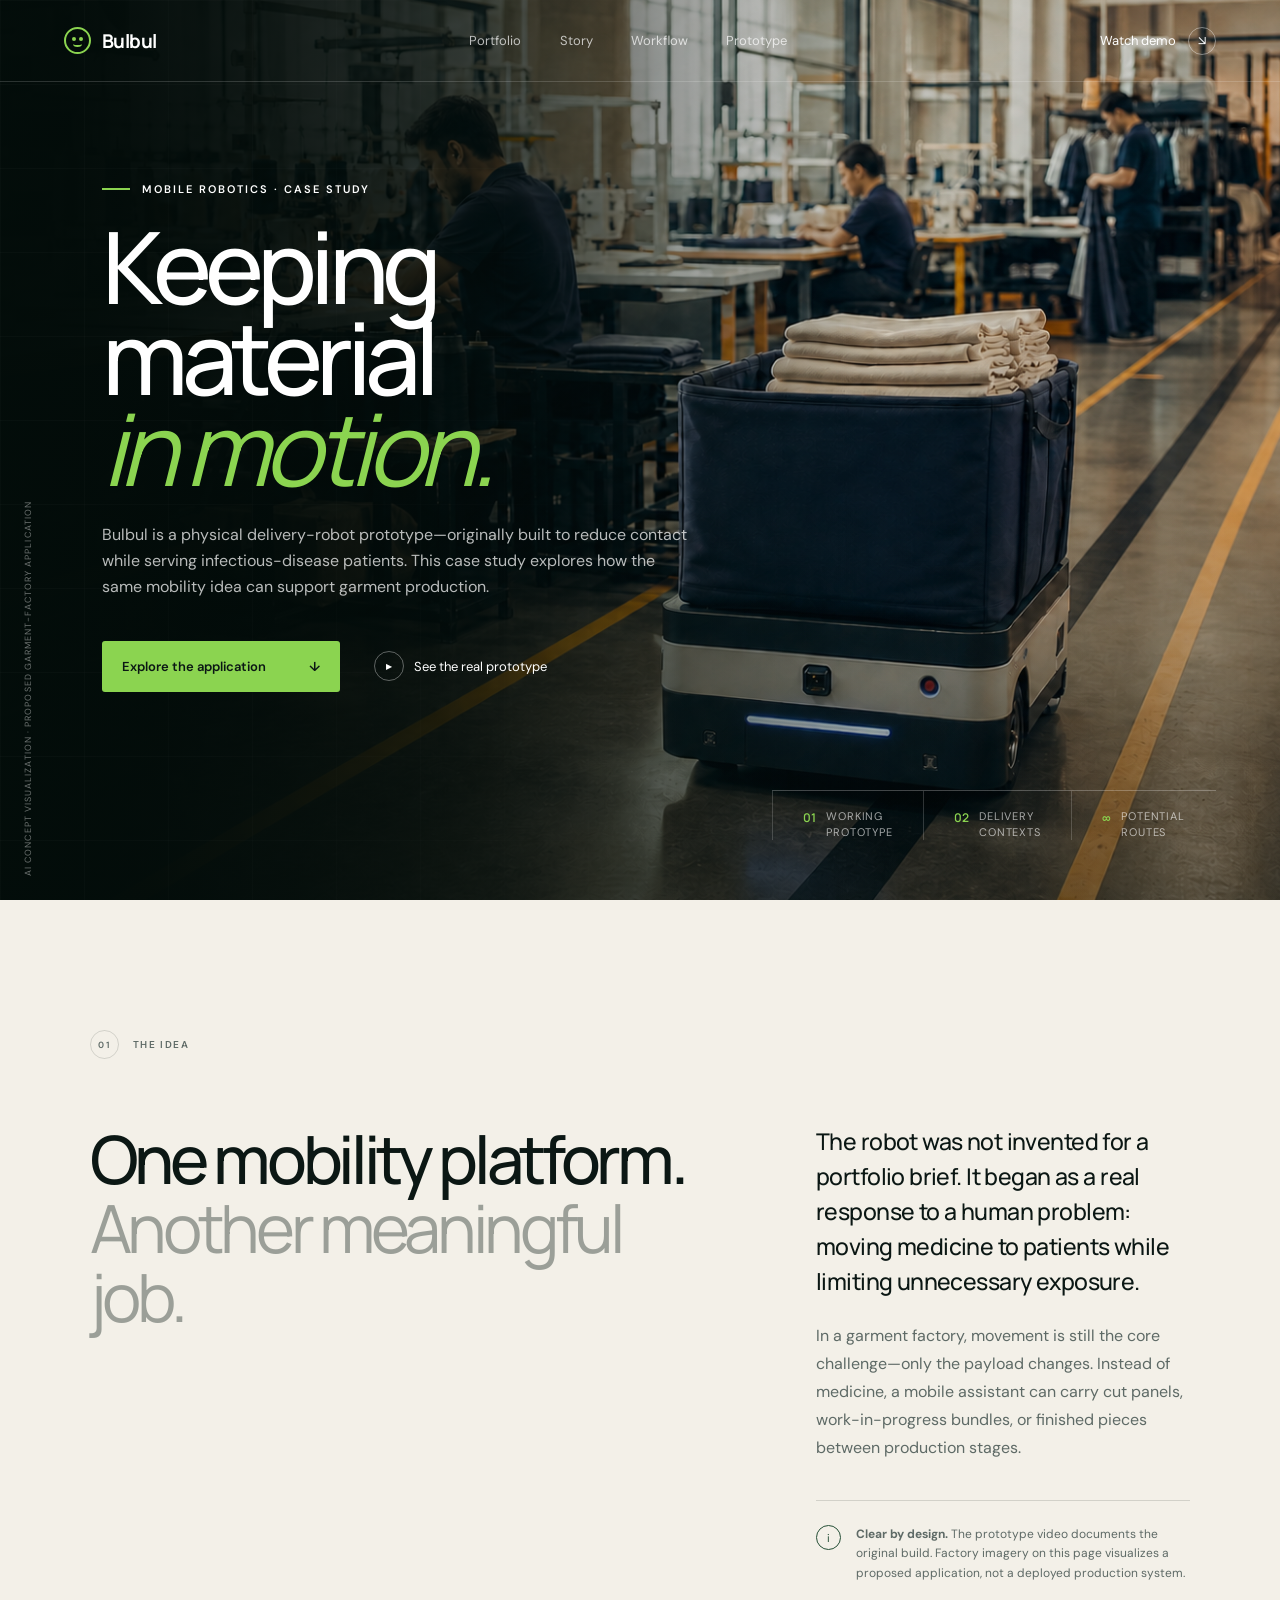
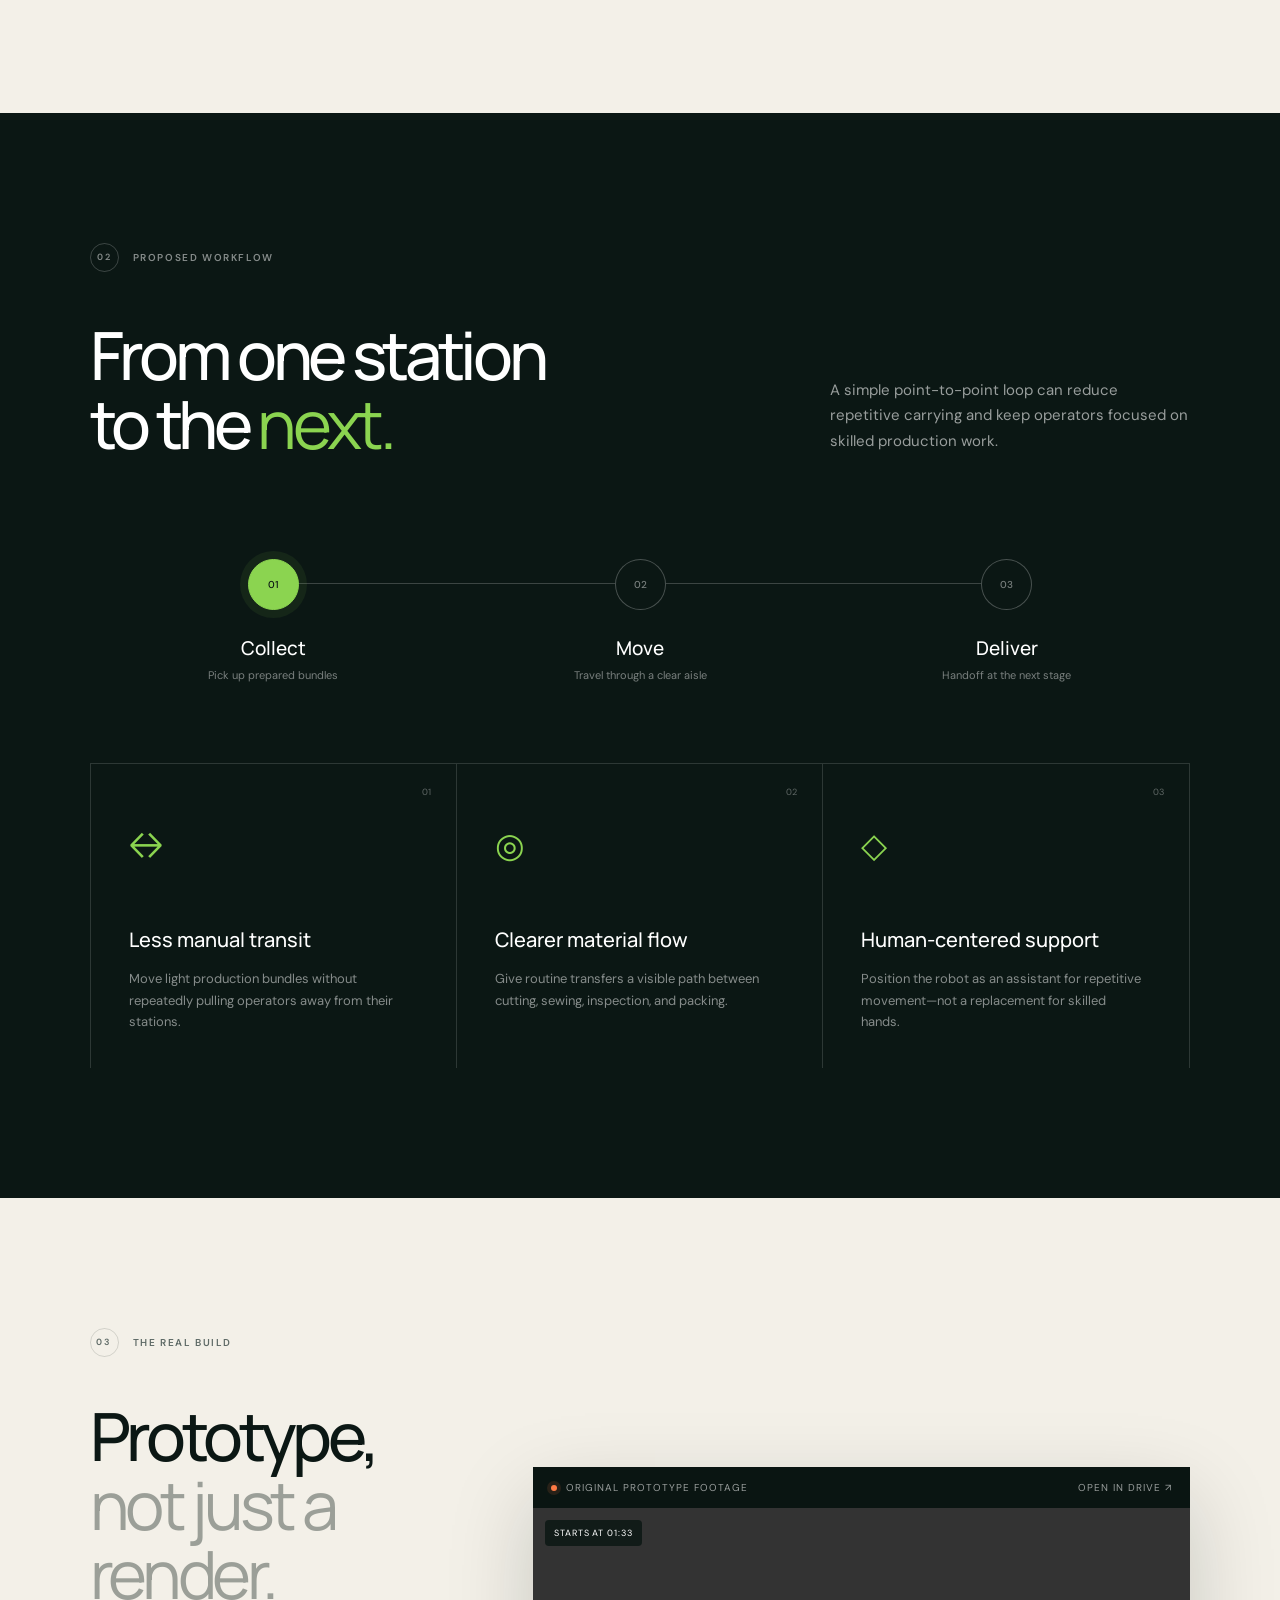
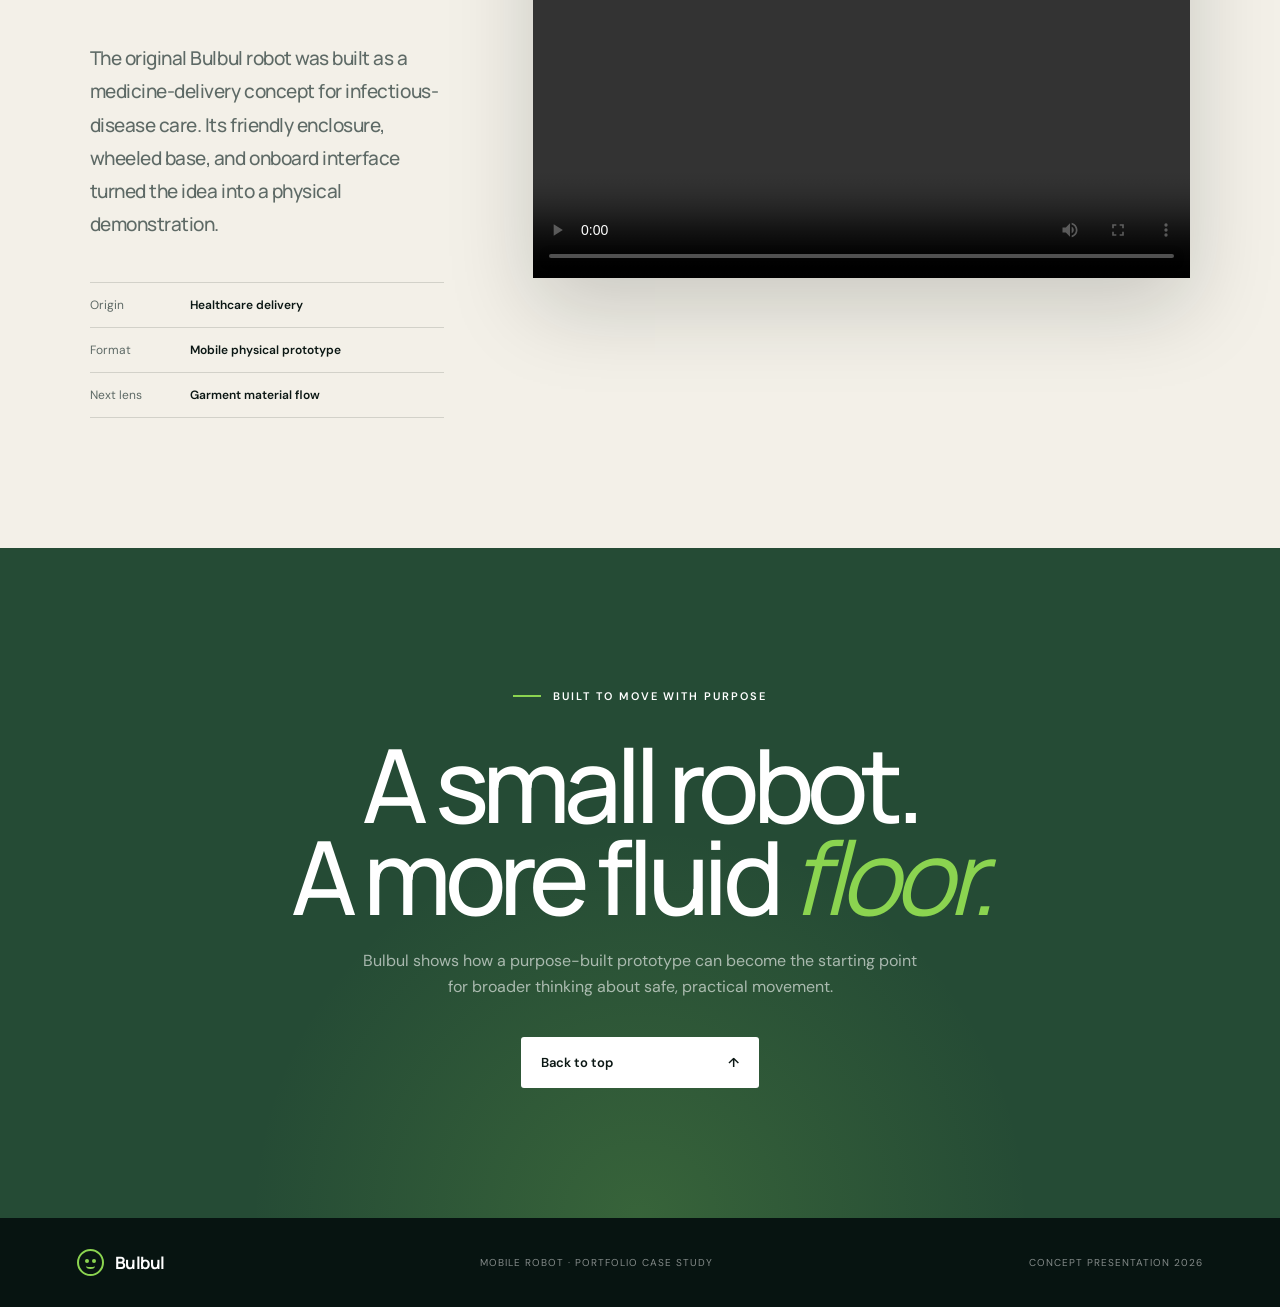
==== Jade Textile/Portfolio/projects/bulbul/index.html @ 2a1f5af2 "Add files via upload" ====
<!doctype html>
<html lang="en">
  <head>
    <meta charset="UTF-8" />
    <meta name="viewport" content="width=device-width, initial-scale=1.0" />
    <meta name="description" content="Bulbul is a working mobile robot prototype, reimagined as a material-flow assistant for garment production." />
    <meta name="theme-color" content="#071411" />
    <title>Bulbul — Mobile Robot Case Study</title>
    <link rel="icon" href="assets/favicon.svg" type="image/svg+xml" />
    <link rel="preconnect" href="https://fonts.googleapis.com" />
    <link rel="preconnect" href="https://fonts.gstatic.com" crossorigin />
    <link href="https://fonts.googleapis.com/css2?family=DM+Sans:wght@400;500;600&family=Manrope:wght@400;500;600;700&display=swap" rel="stylesheet" />
    <link rel="stylesheet" href="styles.css" />
  </head>
  <body>
    <a class="skip-link" href="#main">Skip to content</a>

    <header class="site-header" data-header>
      <a class="brand" href="#top" aria-label="Bulbul home">
        <span class="brand-mark" aria-hidden="true">
          <span></span><span></span>
        </span>
        <span>Bulbul</span>
      </a>
      <nav aria-label="Main navigation">
        <a href="../../index.html">Portfolio</a>
        <a href="#story">Story</a>
        <a href="#workflow">Workflow</a>
        <a href="#prototype">Prototype</a>
      </nav>
      <a class="header-cta" href="#prototype">Watch demo <span aria-hidden="true">↘</span></a>
    </header>

    <main id="main">
      <section class="hero" id="top" aria-labelledby="hero-title">
        <img class="hero-media" src="assets/garment-factory-concept-v3.png" alt="Concept visualization of a compact mobile robot following a black guide line while male workers make garments inside a factory" />
        <div class="hero-shade"></div>
        <div class="hero-grid" aria-hidden="true"></div>
        <div class="hero-content reveal">
          <p class="eyebrow"><span></span> Mobile robotics · Case study</p>
          <h1 id="hero-title">Keeping material<br /><em>in motion.</em></h1>
          <p class="hero-copy">Bulbul is a physical delivery-robot prototype—originally built to reduce contact while serving infectious-disease patients. This case study explores how the same mobility idea can support garment production.</p>
          <div class="hero-actions">
            <a class="button button-primary" href="#workflow">Explore the application <span aria-hidden="true">↓</span></a>
            <a class="text-link" href="#prototype"><span class="play">▶</span> See the real prototype</a>
          </div>
        </div>
        <div class="hero-meta reveal" aria-label="Project summary">
          <div><span>01</span><p>Working<br />prototype</p></div>
          <div><span>02</span><p>Delivery<br />contexts</p></div>
          <div><span>∞</span><p>Potential<br />routes</p></div>
        </div>
        <p class="concept-label">AI concept visualization · Proposed garment-factory application</p>
      </section>

      <section class="story section" id="story" aria-labelledby="story-title">
        <div class="section-kicker reveal"><span>01</span> The idea</div>
        <div class="story-layout">
          <h2 class="display-title reveal" id="story-title">One mobility platform.<br /><span>Another meaningful job.</span></h2>
          <div class="story-copy reveal">
            <p class="lead">The robot was not invented for a portfolio brief. It began as a real response to a human problem: moving medicine to patients while limiting unnecessary exposure.</p>
            <p>In a garment factory, movement is still the core challenge—only the payload changes. Instead of medicine, a mobile assistant can carry cut panels, work-in-progress bundles, or finished pieces between production stages.</p>
            <aside class="truth-note">
              <span class="truth-icon">i</span>
              <p><strong>Clear by design.</strong> The prototype video documents the original build. Factory imagery on this page visualizes a proposed application, not a deployed production system.</p>
            </aside>
          </div>
        </div>
      </section>

      <section class="workflow section" id="workflow" aria-labelledby="workflow-title">
        <div class="workflow-heading">
          <div>
            <div class="section-kicker light reveal"><span>02</span> Proposed workflow</div>
            <h2 class="display-title light reveal" id="workflow-title">From one station<br />to the <span>next.</span></h2>
          </div>
          <p class="workflow-intro reveal">A simple point-to-point loop can reduce repetitive carrying and keep operators focused on skilled production work.</p>
        </div>

        <div class="route-card reveal" data-route>
          <div class="route-track" aria-hidden="true"><span class="route-progress"></span></div>
          <button class="station is-active" data-station="0" type="button">
            <span class="station-dot"><b>01</b></span>
            <span class="station-text"><strong>Collect</strong><small>Pick up prepared bundles</small></span>
          </button>
          <button class="station" data-station="1" type="button">
            <span class="station-dot"><b>02</b></span>
            <span class="station-text"><strong>Move</strong><small>Travel through a clear aisle</small></span>
          </button>
          <button class="station" data-station="2" type="button">
            <span class="station-dot"><b>03</b></span>
            <span class="station-text"><strong>Deliver</strong><small>Handoff at the next stage</small></span>
          </button>
        </div>

        <div class="benefit-grid">
          <article class="benefit reveal">
            <span class="benefit-number">01</span>
            <div class="benefit-icon" aria-hidden="true">↔</div>
            <h3>Less manual transit</h3>
            <p>Move light production bundles without repeatedly pulling operators away from their stations.</p>
          </article>
          <article class="benefit reveal">
            <span class="benefit-number">02</span>
            <div class="benefit-icon" aria-hidden="true">◎</div>
            <h3>Clearer material flow</h3>
            <p>Give routine transfers a visible path between cutting, sewing, inspection, and packing.</p>
          </article>
          <article class="benefit reveal">
            <span class="benefit-number">03</span>
            <div class="benefit-icon" aria-hidden="true">◇</div>
            <h3>Human-centered support</h3>
            <p>Position the robot as an assistant for repetitive movement—not a replacement for skilled hands.</p>
          </article>
        </div>
      </section>

      <section class="prototype section" id="prototype" aria-labelledby="prototype-title">
        <div class="prototype-copy">
          <div class="section-kicker reveal"><span>03</span> The real build</div>
          <h2 class="display-title reveal" id="prototype-title">Prototype,<br /><span>not just a render.</span></h2>
          <p class="lead reveal">The original Bulbul robot was built as a medicine-delivery concept for infectious-disease care. Its friendly enclosure, wheeled base, and onboard interface turned the idea into a physical demonstration.</p>
          <dl class="prototype-facts reveal">
            <div><dt>Origin</dt><dd>Healthcare delivery</dd></div>
            <div><dt>Format</dt><dd>Mobile physical prototype</dd></div>
            <div><dt>Next lens</dt><dd>Garment material flow</dd></div>
          </dl>
        </div>
        <div class="video-shell reveal">
          <div class="video-topbar">
            <span><i></i> Original prototype footage</span>
            <a href="https://drive.google.com/file/d/131ypzpBTqNyrmotlVEre_xoAnwiz0Ssx/view?usp=sharing" target="_blank" rel="noopener">Open in Drive ↗</a>
          </div>
          <div class="video-frame">
            <video controls preload="metadata" data-start-time="93" aria-label="Bulbul robot prototype demonstration, starting at one minute and thirty-three seconds">
              <source src="https://drive.google.com/uc?export=download&amp;id=131ypzpBTqNyrmotlVEre_xoAnwiz0Ssx#t=93" />
              Your browser cannot play this video. Use the “Open in Drive” link above.
            </video>
            <span class="video-start-badge">Starts at 01:33</span>
          </div>
        </div>
      </section>

      <section class="closing section" aria-labelledby="closing-title">
        <p class="eyebrow reveal"><span></span> Built to move with purpose</p>
        <h2 class="reveal" id="closing-title">A small robot.<br />A more fluid <em>floor.</em></h2>
        <p class="reveal">Bulbul shows how a purpose-built prototype can become the starting point for broader thinking about safe, practical movement.</p>
        <a class="button button-light reveal" href="#top">Back to top <span aria-hidden="true">↑</span></a>
      </section>
    </main>

    <footer>
      <a class="brand" href="#top"><span class="brand-mark" aria-hidden="true"><span></span><span></span></span><span>Bulbul</span></a>
      <p>Mobile robot · Portfolio case study</p>
      <p>Concept presentation <span data-year></span></p>
    </footer>

    <script src="script.js"></script>
  </body>
</html>
---- Jade Textile/Portfolio/projects/bulbul/styles.css ----
:root {
  --ink: #0b1714;
  --muted: #5e6a66;
  --paper: #f3f0e8;
  --paper-2: #e9e4d8;
  --green: #8bd450;
  --green-dark: #254f36;
  --orange: #ff7a45;
  --line: rgba(11, 23, 20, 0.14);
  --max: 1240px;
}

* { box-sizing: border-box; }
html { scroll-behavior: smooth; }
body {
  margin: 0;
  color: var(--ink);
  background: var(--paper);
  font-family: "DM Sans", sans-serif;
  -webkit-font-smoothing: antialiased;
}
a { color: inherit; text-decoration: none; }
button { font: inherit; }
.skip-link { position: fixed; top: 8px; left: 8px; z-index: 100; padding: 10px 14px; background: white; transform: translateY(-150%); }
.skip-link:focus { transform: none; }
.site-header {
  position: fixed; z-index: 50; top: 0; left: 0; width: 100%; height: 82px;
  padding: 0 clamp(22px, 5vw, 72px); display: flex; align-items: center; justify-content: space-between;
  color: white; border-bottom: 1px solid rgba(255,255,255,.16); transition: .35s ease;
}
.site-header.is-scrolled { height: 68px; background: rgba(7,20,17,.92); backdrop-filter: blur(16px); }
.brand { display: inline-flex; align-items: center; gap: 11px; font: 700 19px "Manrope", sans-serif; letter-spacing: -.03em; }
.brand-mark { display: inline-flex; position: relative; width: 27px; height: 27px; border: 2px solid var(--green); border-radius: 50%; }
.brand-mark span { position: absolute; top: 8px; width: 4px; height: 4px; border-radius: 50%; background: var(--green); }
.brand-mark span:first-child { left: 6px; }.brand-mark span:last-child { right: 6px; }
.brand-mark:after { content: ""; position: absolute; left: 7px; bottom: 5px; width: 9px; height: 4px; border-bottom: 2px solid var(--green); border-radius: 50%; }
nav { display: flex; gap: clamp(22px, 3vw, 46px); font-size: 13px; color: rgba(255,255,255,.7); }
nav a, .header-cta { transition: color .2s ease; } nav a:hover { color: white; }
.header-cta { font-size: 13px; display: flex; align-items: center; gap: 12px; }
.header-cta span { display: grid; place-items: center; width: 28px; height: 28px; border: 1px solid rgba(255,255,255,.4); border-radius: 50%; }

.hero { position: relative; min-height: 900px; height: 100svh; color: white; overflow: hidden; background: #071411; }
.hero-media, .hero-shade, .hero-grid { position: absolute; inset: 0; width: 100%; height: 100%; }
.hero-media { object-fit: cover; object-position: center; transform: scale(1.015); }
.hero-shade { background: linear-gradient(90deg, rgba(3,13,10,.92) 0%, rgba(3,13,10,.72) 32%, rgba(3,13,10,.08) 69%), linear-gradient(0deg, rgba(3,13,10,.45), transparent 45%); }
.hero-grid { opacity: .15; background-image: linear-gradient(rgba(255,255,255,.15) 1px, transparent 1px), linear-gradient(90deg, rgba(255,255,255,.12) 1px, transparent 1px); background-size: 84px 84px; mask-image: linear-gradient(90deg,#000,transparent 63%); }
.hero-content { position: relative; z-index: 2; max-width: 710px; padding: clamp(150px, 19vh, 220px) 0 0 clamp(24px, 8vw, 130px); }
.eyebrow { display: flex; align-items: center; gap: 12px; text-transform: uppercase; letter-spacing: .18em; font-size: 11px; font-weight: 600; }
.eyebrow > span { width: 28px; height: 2px; background: var(--green); }
h1, .display-title, .closing h2 { font-family: "Manrope", sans-serif; letter-spacing: -.065em; }
h1 { margin: 25px 0 28px; font-size: clamp(63px, 7.8vw, 118px); font-weight: 500; line-height: .91; }
h1 em, .closing em { font-weight: 400; color: var(--green); }
.hero-copy { max-width: 590px; margin: 0; font-size: clamp(16px, 1.25vw, 19px); line-height: 1.65; color: rgba(255,255,255,.72); }
.hero-actions { display: flex; align-items: center; gap: 34px; margin-top: 40px; }
.button { display: inline-flex; align-items: center; justify-content: space-between; gap: 34px; padding: 17px 20px; min-width: 238px; border-radius: 3px; font-size: 13px; font-weight: 600; transition: transform .2s ease, background .2s ease; }
.button:hover { transform: translateY(-2px); }
.button-primary { color: #0b1714; background: var(--green); }
.text-link { display: inline-flex; gap: 10px; align-items: center; font-size: 13px; }
.play { display: grid; place-items: center; width: 30px; height: 30px; font-size: 8px; border: 1px solid rgba(255,255,255,.35); border-radius: 50%; }
.hero-meta { position: absolute; z-index: 3; right: clamp(24px,5vw,80px); bottom: 60px; display: flex; border-top: 1px solid rgba(255,255,255,.25); }
.hero-meta div { display: flex; gap: 10px; padding: 18px 30px 0; min-width: 145px; border-left: 1px solid rgba(255,255,255,.18); }
.hero-meta span { color: var(--green); font: 600 12px "Manrope"; }.hero-meta p { margin: 0; font-size: 11px; line-height: 1.4; color: rgba(255,255,255,.62); text-transform: uppercase; letter-spacing: .08em; }
.concept-label { position: absolute; z-index: 3; left: 22px; bottom: 24px; margin: 0; font-size: 9px; color: rgba(255,255,255,.42); text-transform: uppercase; letter-spacing: .12em; writing-mode: vertical-rl; transform: rotate(180deg); }

.section { padding: 130px clamp(24px, 7vw, 110px); }
.section-kicker { display: flex; align-items: center; gap: 14px; color: var(--muted); text-transform: uppercase; letter-spacing: .16em; font-size: 10px; font-weight: 600; }
.section-kicker span { display: grid; place-items: center; width: 29px; height: 29px; border: 1px solid var(--line); border-radius: 50%; font-size: 9px; }
.section-kicker.light { color: rgba(255,255,255,.5); }.section-kicker.light span { border-color: rgba(255,255,255,.2); }
.story { max-width: 1480px; margin: auto; }
.story-layout { display: grid; grid-template-columns: 1.25fr .75fr; gap: 8vw; margin-top: 65px; }
.display-title { margin: 0; font-size: clamp(47px, 5.2vw, 80px); font-weight: 500; line-height: 1.04; }
.display-title span { color: #9b9f98; font-weight: 400; }
.lead { margin-top: 0; font: 500 clamp(20px, 1.8vw, 27px)/1.52 "Manrope"; letter-spacing: -.025em; }
.story-copy > p:not(.lead), .prototype-copy > p { color: var(--muted); font-size: 16px; line-height: 1.75; }
.truth-note { display: flex; gap: 15px; margin-top: 38px; padding-top: 24px; border-top: 1px solid var(--line); }
.truth-note p { margin: 0; font-size: 12px; line-height: 1.6; color: var(--muted); }
.truth-icon { flex: 0 0 auto; display: grid; place-items: center; width: 25px; height: 25px; border: 1px solid var(--green-dark); border-radius: 50%; color: var(--green-dark); font-size: 11px; }

.workflow { background: var(--ink); color: white; }
.workflow-heading { max-width: var(--max); margin: auto; display: flex; justify-content: space-between; align-items: end; gap: 40px; }
.workflow-heading .display-title { margin-top: 48px; }.display-title.light span { color: var(--green); }
.workflow-intro { max-width: 360px; margin: 0 0 4px; color: rgba(255,255,255,.58); font-size: 15px; line-height: 1.7; }
.route-card { position: relative; max-width: var(--max); margin: 100px auto 80px; display: grid; grid-template-columns: repeat(3,1fr); }
.route-track { position: absolute; top: 25px; left: 16.66%; right: 16.66%; height: 1px; background: rgba(255,255,255,.2); overflow: hidden; }
.route-progress { display: block; width: 0; height: 100%; background: var(--green); transition: width .5s cubic-bezier(.22,1,.36,1); }
.station { position: relative; z-index: 2; display: flex; flex-direction: column; align-items: center; gap: 25px; color: rgba(255,255,255,.45); border: 0; background: transparent; cursor: pointer; }
.station-dot { display: grid; place-items: center; width: 51px; height: 51px; border: 1px solid rgba(255,255,255,.25); border-radius: 50%; background: var(--ink); transition: .3s ease; }
.station-dot b { font-size: 10px; font-weight: 500; }.station-text { display: flex; flex-direction: column; gap: 7px; }.station-text strong { color: white; font: 500 19px "Manrope"; }.station-text small { font-size: 11px; }
.station.is-active .station-dot { color: var(--ink); border-color: var(--green); background: var(--green); box-shadow: 0 0 0 8px rgba(139,212,80,.08); }
.station:hover { color: white; }
.benefit-grid { max-width: var(--max); margin: auto; display: grid; grid-template-columns: repeat(3,1fr); border-top: 1px solid rgba(255,255,255,.14); }
.benefit { position: relative; min-height: 300px; padding: 35px 38px; border-right: 1px solid rgba(255,255,255,.14); }.benefit:first-child { border-left: 1px solid rgba(255,255,255,.14); }
.benefit-number { position: absolute; top: 22px; right: 25px; font-size: 9px; color: rgba(255,255,255,.35); }
.benefit-icon { color: var(--green); font-size: 34px; margin: 24px 0 58px; }.benefit h3 { margin: 0 0 15px; font: 500 20px "Manrope"; }.benefit p { margin: 0; max-width: 280px; color: rgba(255,255,255,.5); font-size: 13px; line-height: 1.65; }

.prototype { max-width: 1480px; margin: auto; display: grid; grid-template-columns: .7fr 1.3fr; gap: 7vw; align-items: center; }
.prototype-copy .display-title { margin: 44px 0 34px; }.prototype-copy .lead { font-size: 19px; }
.prototype-facts { margin: 40px 0 0; border-top: 1px solid var(--line); }
.prototype-facts div { display: grid; grid-template-columns: 100px 1fr; padding: 14px 0; border-bottom: 1px solid var(--line); font-size: 12px; }
.prototype-facts dt { color: var(--muted); }.prototype-facts dd { margin: 0; font-weight: 600; }
.video-shell { background: #0a1512; box-shadow: 0 30px 80px rgba(11,23,20,.18); }
.video-topbar { display: flex; justify-content: space-between; padding: 14px 18px; color: rgba(255,255,255,.58); font-size: 10px; text-transform: uppercase; letter-spacing: .1em; }
.video-topbar span { display: flex; align-items: center; gap: 9px; }.video-topbar i { width: 6px; height: 6px; border-radius: 50%; background: var(--orange); box-shadow: 0 0 0 4px rgba(255,122,69,.12); }
.video-topbar a:hover { color: white; }.video-frame { position: relative; aspect-ratio: 16/9; background: #050a08; }.video-frame video { position: absolute; inset: 0; width: 100%; height: 100%; border: 0; object-fit: contain; }.video-start-badge { position: absolute; top: 12px; left: 12px; z-index: 2; padding: 7px 9px; border-radius: 4px; color: white; background: rgba(7,20,17,.76); backdrop-filter: blur(8px); font-size: 9px; letter-spacing: .1em; text-transform: uppercase; pointer-events: none; }

.closing { text-align: center; color: white; background: #254b35; background-image: radial-gradient(circle at 50% 100%, rgba(139,212,80,.18), transparent 42%); }
.closing .eyebrow { justify-content: center; }.closing h2 { margin: 35px auto 26px; font-size: clamp(58px, 8vw, 120px); font-weight: 500; line-height: .9; }.closing > p:not(.eyebrow) { max-width: 560px; margin: 0 auto 36px; color: rgba(255,255,255,.6); line-height: 1.65; }
.button-light { margin: auto; color: var(--ink); background: white; }
footer { display: flex; align-items: center; justify-content: space-between; gap: 30px; padding: 28px clamp(24px, 6vw, 90px); color: rgba(255,255,255,.5); background: #071411; font-size: 10px; text-transform: uppercase; letter-spacing: .1em; }
footer .brand { color: white; font-size: 17px; text-transform: none; letter-spacing: -.03em; }

.reveal { opacity: 0; transform: translateY(24px); transition: opacity .8s ease, transform .8s cubic-bezier(.22,1,.36,1); }
.reveal.is-visible { opacity: 1; transform: none; }
@media (prefers-reduced-motion: reduce) { html { scroll-behavior: auto; } .reveal { opacity: 1; transform: none; transition: none; } * { animation: none!important; } }

@media (max-width: 900px) {
  nav { display: none; }.site-header { height: 70px; }.hero { min-height: 780px; }.hero-media { object-position: 66% center; }.hero-shade { background: linear-gradient(90deg,rgba(3,13,10,.94),rgba(3,13,10,.54) 75%,rgba(3,13,10,.25)); }
  .hero-content { padding: 140px 24px 0; }.hero-copy { max-width: 540px; }.hero-meta { right: 24px; left: 24px; bottom: 28px; justify-content: flex-end; }.hero-meta div { min-width: 120px; padding-left: 18px; padding-right: 12px; }.concept-label { display: none; }
  .story-layout, .prototype { grid-template-columns: 1fr; }.story-copy { max-width: 650px; margin-left: auto; }.workflow-heading { align-items: start; flex-direction: column; }.workflow-intro { max-width: 540px; }
  .benefit { padding: 28px 22px; }.benefit-icon { margin-bottom: 42px; }
}
@media (max-width: 640px) {
  .header-cta { font-size: 0; }.header-cta span { font-size: 13px; }
  h1 { font-size: clamp(54px, 17vw, 76px); }.hero { min-height: 820px; }.hero-content { padding-top: 125px; }.hero-actions { align-items: flex-start; flex-direction: column; gap: 20px; }.hero-meta { display: none; }
  .section { padding: 88px 22px; }.story-layout { margin-top: 44px; }.display-title { font-size: 46px; }.route-card { margin: 70px 0 60px; grid-template-columns: 1fr; gap: 25px; }.route-track { top: 25px; bottom: 25px; left: 25px; width: 1px; height: auto; }.route-progress { width: 100%; height: 0; }.station { flex-direction: row; text-align: left; }.station-text { align-items: flex-start; }
  .benefit-grid { grid-template-columns: 1fr; }.benefit { min-height: 250px; border-left: 1px solid rgba(255,255,255,.14); border-bottom: 1px solid rgba(255,255,255,.14); }.benefit-icon { margin-bottom: 38px; }
  .prototype { gap: 55px; }.video-topbar span { max-width: 145px; }.closing h2 { font-size: 58px; } footer { flex-direction: column; text-align: center; }
}
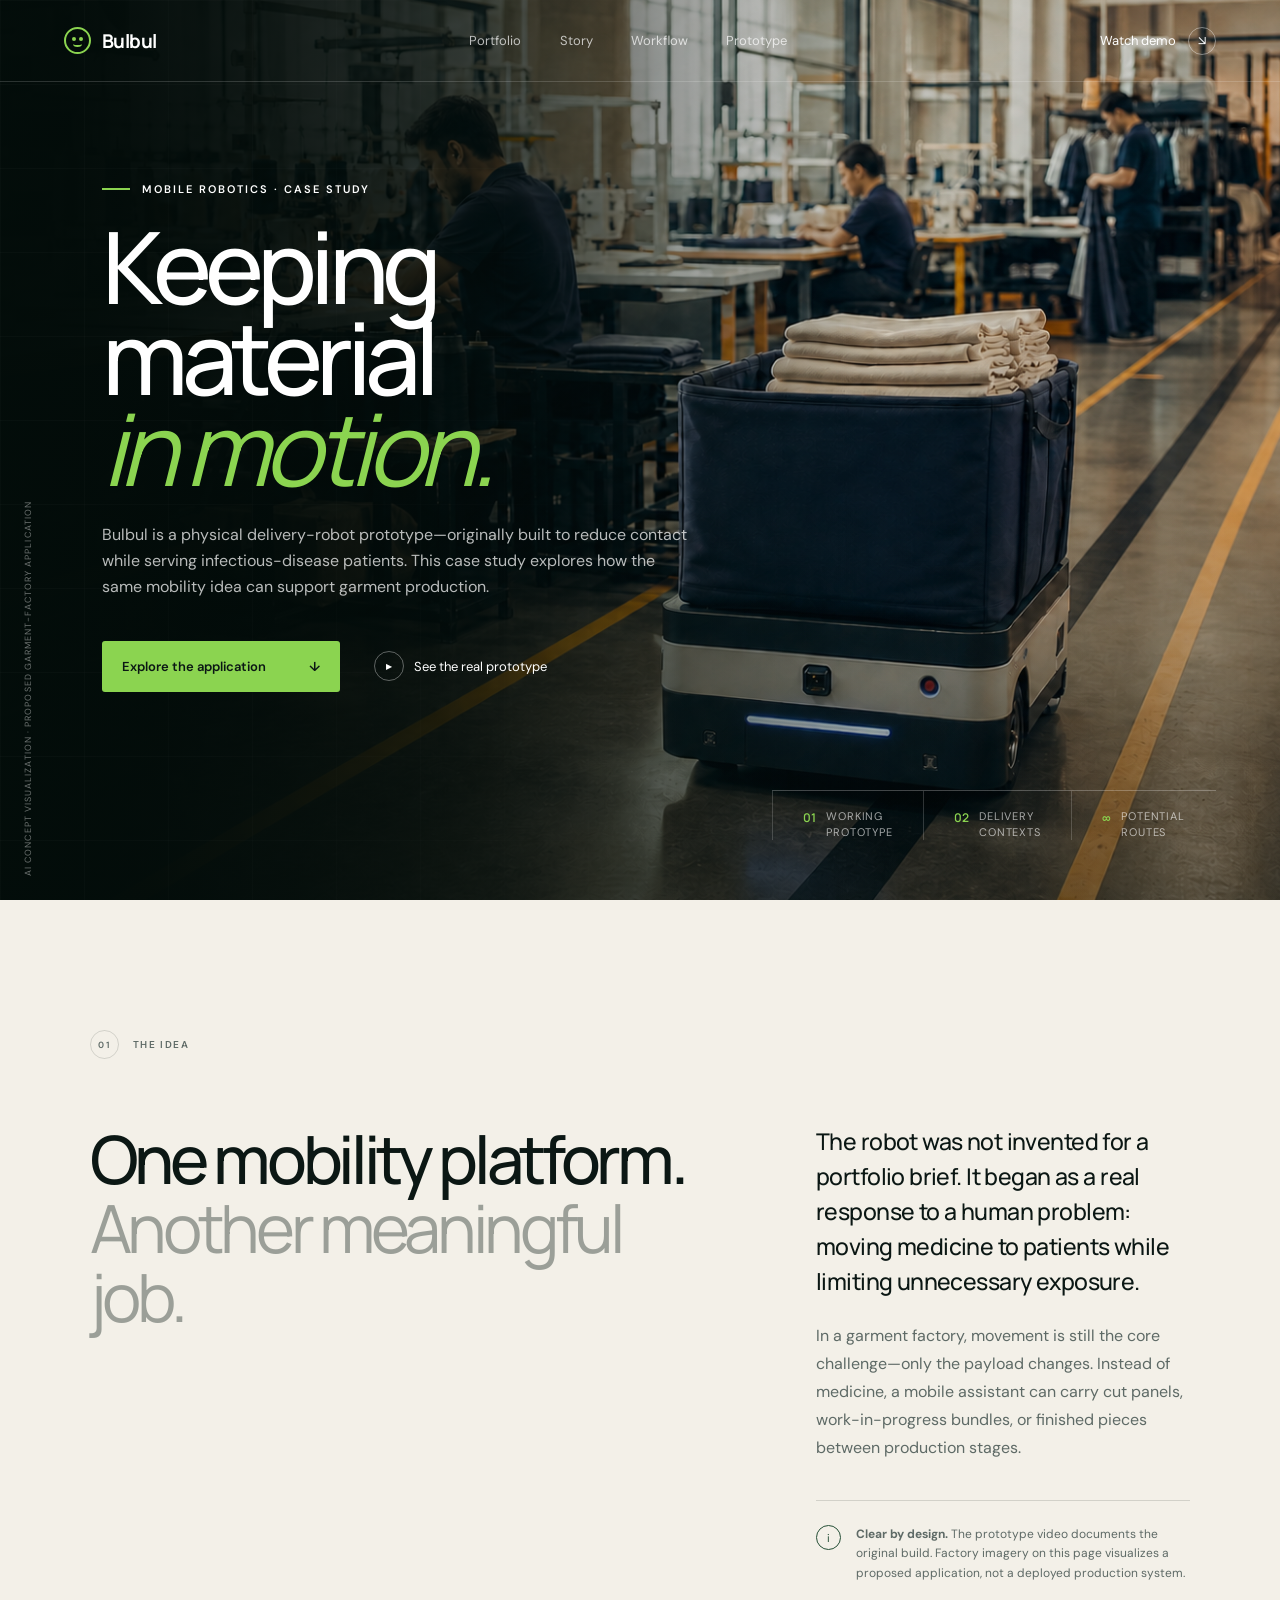
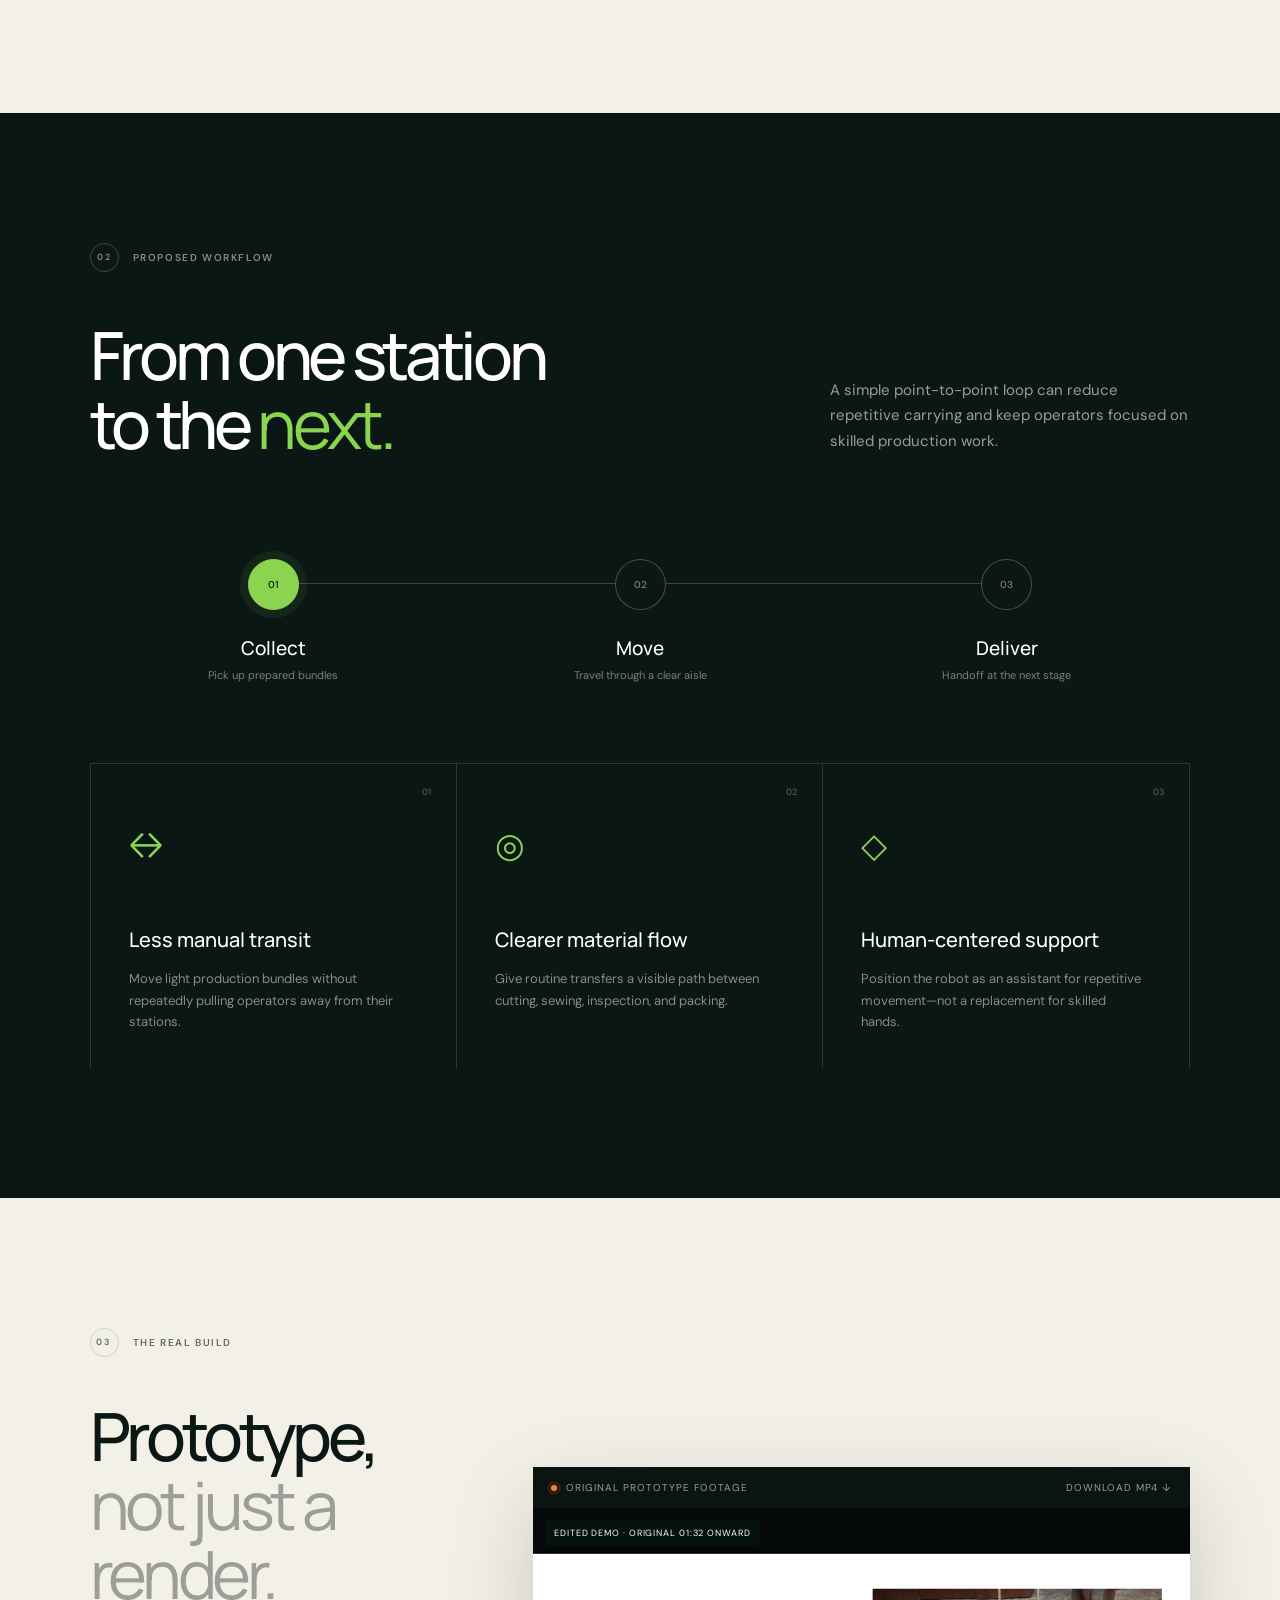
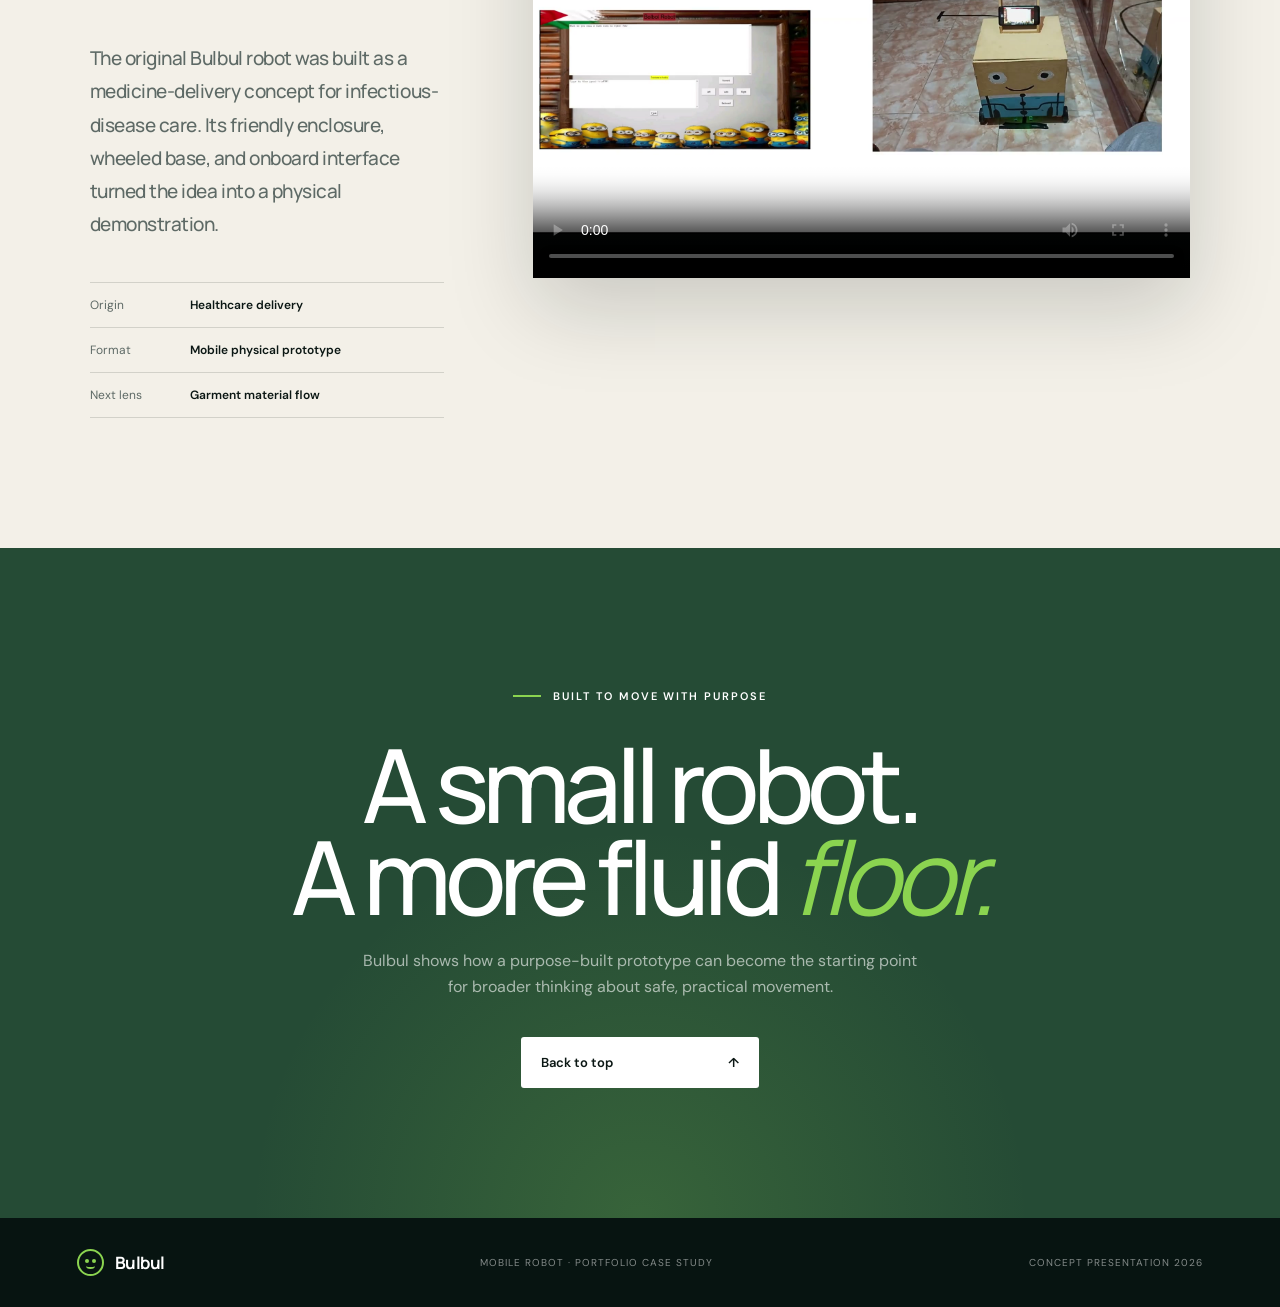
==== commit c11e3b2d: "Add files via upload" ====
--- a/Jade Textile/Portfolio/projects/bulbul/index.html
+++ b/Jade Textile/Portfolio/projects/bulbul/index.html
@@ -129,14 +129,14 @@
         <div class="video-shell reveal">
           <div class="video-topbar">
             <span><i></i> Original prototype footage</span>
-            <a href="https://drive.google.com/file/d/131ypzpBTqNyrmotlVEre_xoAnwiz0Ssx/view?usp=sharing" target="_blank" rel="noopener">Open in Drive ↗</a>
+            <a href="assets/bulbul-demo-web.mp4" download>Download MP4 ↓</a>
           </div>
           <div class="video-frame">
-            <video controls preload="metadata" data-start-time="93" aria-label="Bulbul robot prototype demonstration, starting at one minute and thirty-three seconds">
-              <source src="https://drive.google.com/uc?export=download&amp;id=131ypzpBTqNyrmotlVEre_xoAnwiz0Ssx#t=93" />
-              Your browser cannot play this video. Use the “Open in Drive” link above.
+            <video controls preload="metadata" poster="assets/bulbul-demo-poster.jpg" aria-label="Edited Bulbul robot prototype demonstration">
+              <source src="assets/bulbul-demo-web.mp4" type="video/mp4" />
+              Your browser cannot play this MP4 video.
             </video>
-            <span class="video-start-badge">Starts at 01:33</span>
+            <span class="video-start-badge">Edited demo · original 01:32 onward</span>
           </div>
         </div>
       </section>
